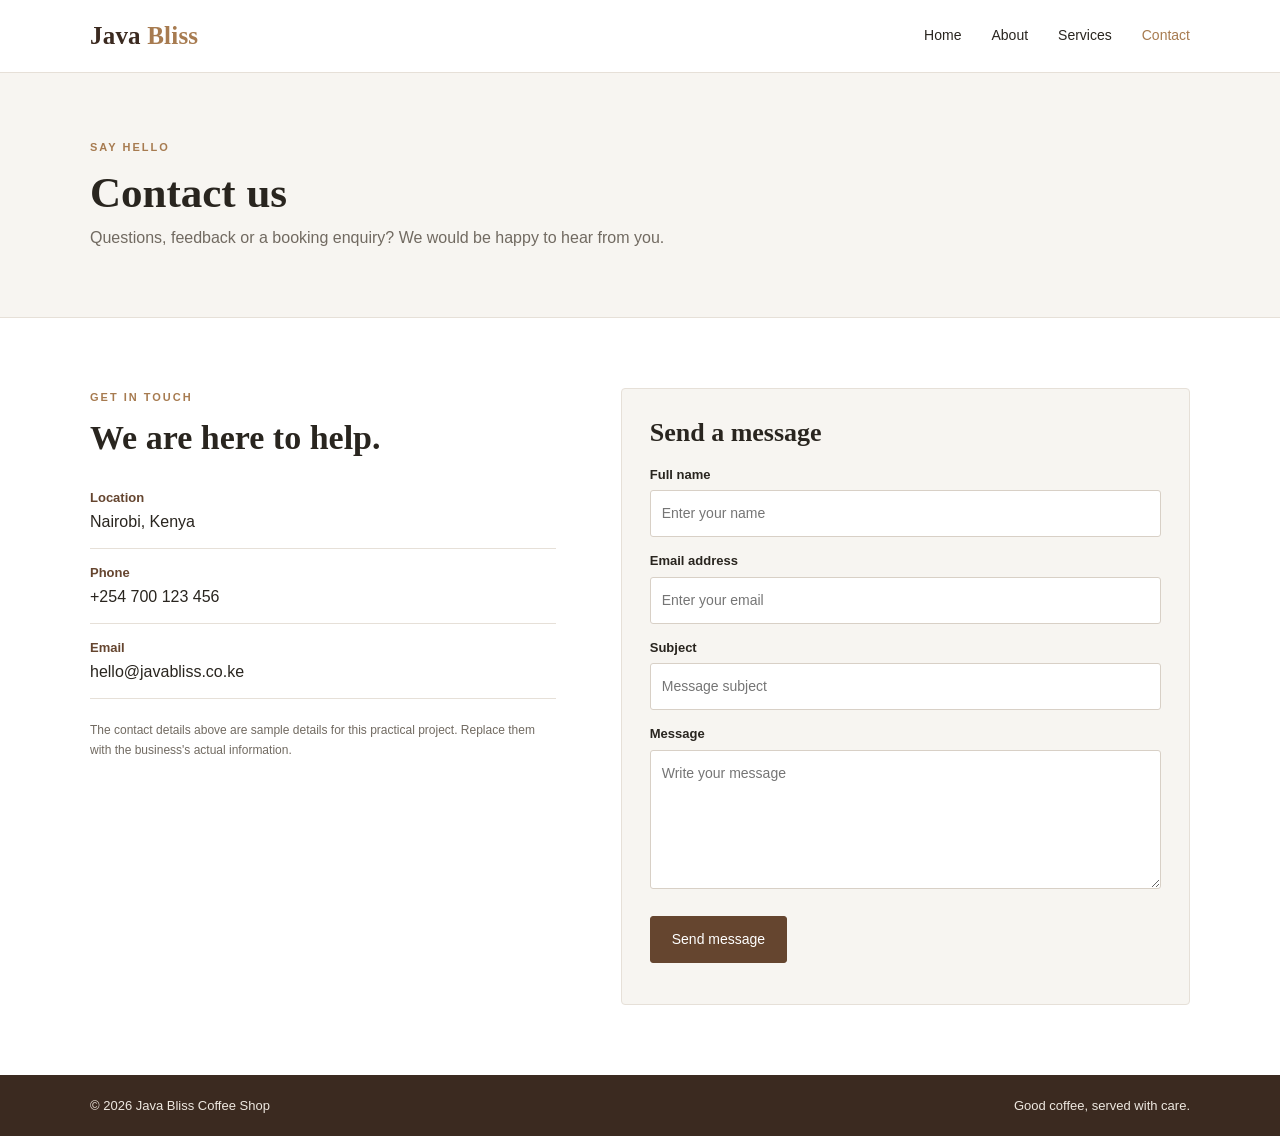
==== JavaBliss_Professional/contact.html @ 64b412e3 "Add files via upload" ====
<!DOCTYPE html>
<html lang="en">
<head>
  <meta charset="UTF-8"><meta name="viewport" content="width=device-width, initial-scale=1.0">
  <meta name="description" content="Contact Java Bliss Coffee Shop."><title>Java Bliss | Contact</title><link rel="stylesheet" href="style.css">
</head>
<body>
  <header class="site-header"><div class="container nav-wrap"><a class="brand" href="index.html">Java <span>Bliss</span></a><button class="menu-toggle" aria-label="Open navigation" aria-expanded="false">☰</button><nav class="nav-links"><a href="index.html">Home</a><a href="about.html">About</a><a href="services.html">Services</a><a class="active" href="contact.html">Contact</a></nav></div></header>
  <main>
    <section class="page-banner"><div class="container"><p class="eyebrow">SAY HELLO</p><h1>Contact us</h1><p>Questions, feedback or a booking enquiry? We would be happy to hear from you.</p></div></section>
    <section class="section container contact-layout">
      <div><p class="eyebrow">GET IN TOUCH</p><h2>We are here to help.</h2><div class="contact-detail"><strong>Location</strong><span>Nairobi, Kenya</span></div><div class="contact-detail"><strong>Phone</strong><span>+254 700 123 456</span></div><div class="contact-detail"><strong>Email</strong><span>hello@javabliss.co.ke</span></div><p class="small-note">The contact details above are sample details for this practical project. Replace them with the business's actual information.</p></div>
      <form class="contact-form" id="contactForm">
        <h2>Send a message</h2>
        <label for="name">Full name</label><input id="name" name="name" type="text" placeholder="Enter your name" required>
        <label for="email">Email address</label><input id="email" name="email" type="email" placeholder="Enter your email" required>
        <label for="subject">Subject</label><input id="subject" name="subject" type="text" placeholder="Message subject" required>
        <label for="message">Message</label><textarea id="message" name="message" rows="5" placeholder="Write your message" required></textarea>
        <button class="button" type="submit">Send message</button>
        <p id="formStatus" class="form-status" role="status"></p>
      </form>
    </section>
  </main>
  <footer class="footer"><div class="container footer-inner"><span>© 2026 Java Bliss Coffee Shop</span><span>Good coffee, served with care.</span></div></footer><script src="script.js"></script>
</body></html>
---- JavaBliss_Professional/style.css ----
:root{--ink:#29251f;--muted:#716a61;--coffee:#65452f;--coffee-dark:#3b2a20;--cream:#f7f5f1;--paper:#fff;--line:#e6e0d8;--accent:#a77b50}
*{box-sizing:border-box}html{scroll-behavior:smooth}body{margin:0;font-family:Arial,Helvetica,sans-serif;color:var(--ink);background:var(--paper);line-height:1.65}
.container{width:min(1100px,90%);margin:auto}.site-header{background:#fff;border-bottom:1px solid var(--line);position:sticky;top:0;z-index:10}.nav-wrap{min-height:72px;display:flex;align-items:center;justify-content:space-between}.brand{text-decoration:none;color:var(--coffee-dark);font-family:Georgia,serif;font-size:25px;font-weight:bold;letter-spacing:.2px}.brand span{color:var(--accent)}.nav-links{display:flex;gap:30px}.nav-links a{color:var(--ink);text-decoration:none;font-size:14px}.nav-links a:hover,.nav-links a.active{color:var(--accent)}.menu-toggle{display:none;background:none;border:0;font-size:25px;color:var(--coffee-dark)}
.hero{min-height:490px;position:relative;display:flex;align-items:center;background:url('images/coffee-hero.jpg') center 52%/cover no-repeat;color:white}.hero-shade{position:absolute;inset:0;background:linear-gradient(90deg,rgba(25,20,16,.78),rgba(25,20,16,.16))}.hero-content{position:relative;padding:75px 0;max-width:1100px}.eyebrow{font-size:11px;letter-spacing:2px;font-weight:bold;color:var(--accent);margin:0 0 12px}.hero .eyebrow{color:#e4c9a8}.hero h1{font: bold clamp(42px,6vw,68px)/1.08 Georgia,serif;margin:0 0 18px;max-width:600px}.hero-content>p:not(.eyebrow){max-width:440px;color:#f0ece6;margin-bottom:28px}.button{display:inline-block;border:1px solid var(--coffee);background:var(--coffee);color:#fff;padding:11px 21px;text-decoration:none;font:inherit;font-size:14px;border-radius:3px;cursor:pointer}.button:hover{background:var(--coffee-dark);border-color:var(--coffee-dark)}.button-outline{background:transparent;color:var(--coffee);}.section{padding-top:70px;padding-bottom:70px}.intro{text-align:center}.intro h2,.section-heading h2,.cta h2,.two-column h2,.contact-layout h2{font: bold 34px/1.2 Georgia,serif;margin:0 0 16px}.narrow{max-width:650px;margin:0 auto 20px;color:var(--muted)}.text-link{color:var(--coffee);font-weight:bold;text-decoration:none}.soft{background:var(--cream)}.section-heading{text-align:center;margin-bottom:28px}.cards{display:grid;grid-template-columns:repeat(3,1fr);gap:20px}.card{padding:26px;background:white;border:1px solid var(--line);border-radius:4px}.card h3,.card h2{font-family:Georgia,serif;margin:8px 0 10px}.card p{color:var(--muted);margin:0}.cta{display:flex;align-items:center;justify-content:space-between;gap:25px}.cta h2{margin:0}.footer{background:var(--coffee-dark);color:#eee8e0;padding:20px 0;font-size:13px}.footer-inner{display:flex;justify-content:space-between;gap:15px}.page-banner{background:var(--cream);padding:65px 0;border-bottom:1px solid var(--line)}.page-banner h1{font: bold 43px Georgia,serif;margin:0 0 8px}.page-banner p:last-child{margin:0;color:var(--muted)}.two-column{display:grid;grid-template-columns:1.2fr .8fr;gap:55px;align-items:center}.two-column p:not(.eyebrow){color:var(--muted)}.about-panel{background:var(--cream);border:1px solid var(--line);padding:45px;border-radius:4px;text-align:center}.large-mark{display:inline-grid;place-items:center;width:100px;height:100px;border:1px solid #cbb9a5;border-radius:50%;font: bold 36px Georgia,serif;color:var(--coffee)}.about-panel p{font:italic 20px Georgia,serif;color:var(--coffee-dark)!important}.service-cards{grid-template-columns:repeat(3,1fr)}.service-number{font-size:12px;color:var(--accent);letter-spacing:1px}.service-cards .card{min-height:190px}.service-cards h2{font-size:21px}.contact-layout{display:grid;grid-template-columns:.9fr 1.1fr;gap:65px}.contact-detail{display:flex;flex-direction:column;padding:13px 0;border-bottom:1px solid var(--line)}.contact-detail strong{font-size:13px;color:var(--coffee)}.small-note{font-size:12px;color:var(--muted);margin-top:22px}.contact-form{background:var(--cream);border:1px solid var(--line);padding:28px;border-radius:4px}.contact-form h2{font-size:26px}.contact-form label{display:block;font-size:13px;font-weight:bold;margin:13px 0 5px}.contact-form input,.contact-form textarea{width:100%;padding:11px;border:1px solid #d8d0c6;border-radius:3px;background:white;font:inherit;font-size:14px}.contact-form input:focus,.contact-form textarea:focus{outline:2px solid #c6a17c;border-color:transparent}.contact-form button{margin-top:18px}.form-status{font-size:13px;color:var(--coffee);margin-bottom:0}
@media(max-width:700px){.nav-wrap{min-height:65px;flex-wrap:wrap}.menu-toggle{display:block}.nav-links{display:none;width:100%;padding:0 0 16px;flex-direction:column;gap:12px}.nav-links.open{display:flex}.hero{min-height:430px}.hero-content{padding:55px 0}.cards,.service-cards,.two-column,.contact-layout{grid-template-columns:1fr}.section{padding-top:48px;padding-bottom:48px}.page-banner{padding:48px 0}.cta{align-items:flex-start;flex-direction:column}.footer-inner{flex-direction:column;gap:4px}.contact-layout{gap:35px}.about-panel{padding:30px}}
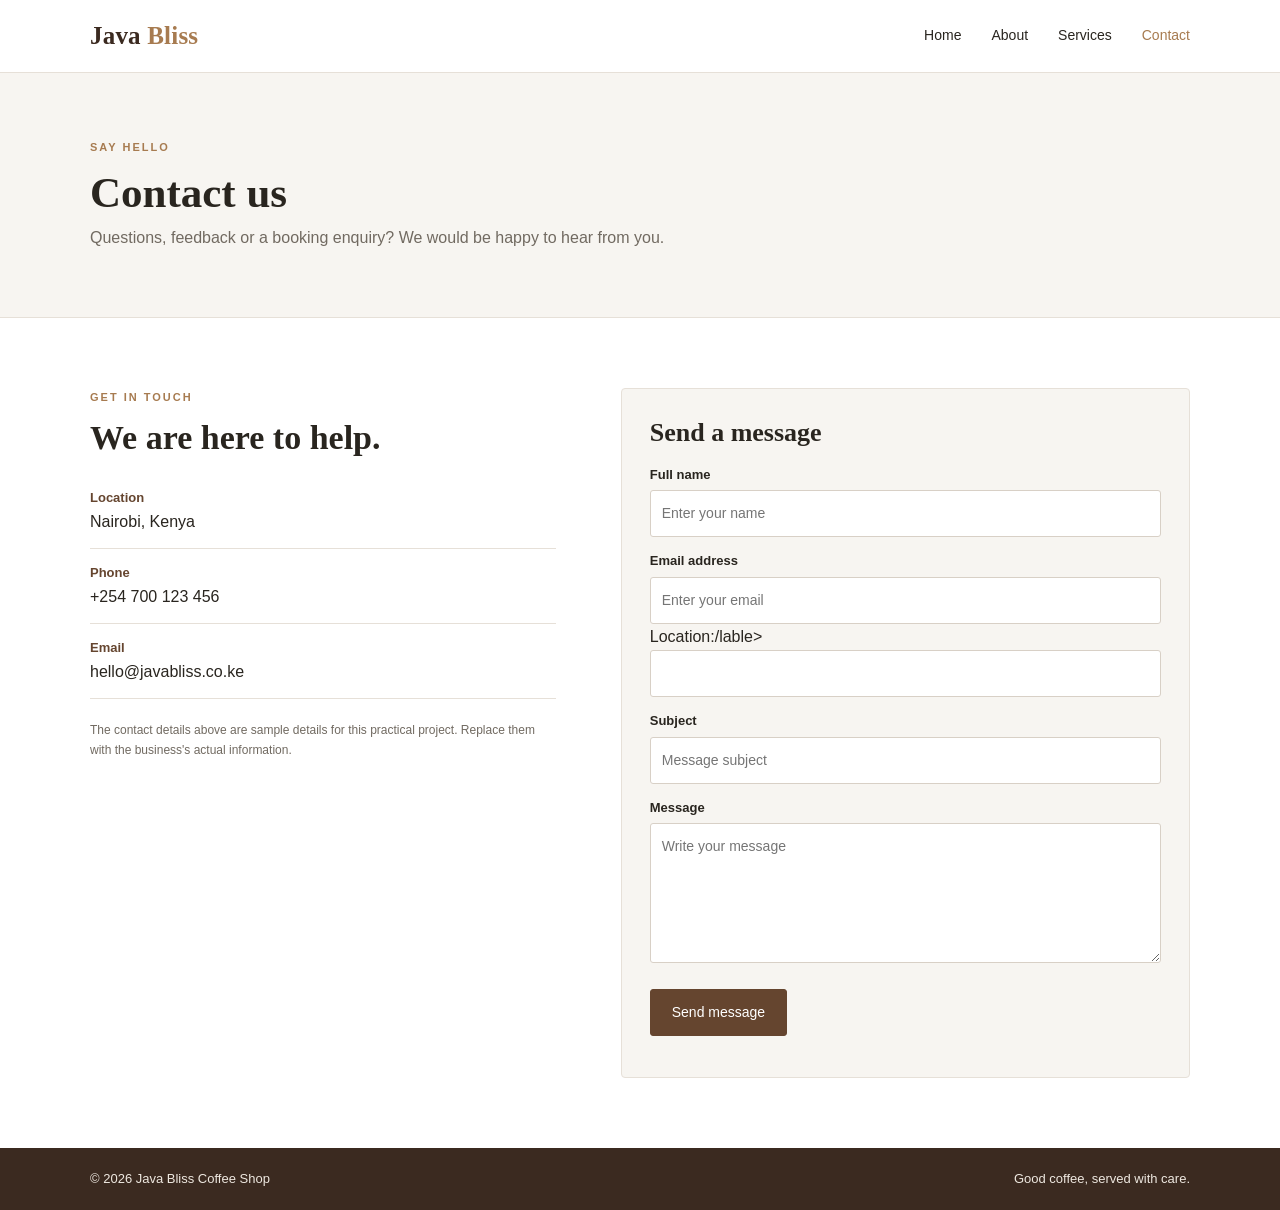
==== commit e7f3352e: "Add location input field to contact form Added a location input field to the contact form." ====
--- a/JavaBliss_Professional/contact.html
+++ b/JavaBliss_Professional/contact.html
@@ -14,6 +14,8 @@
         <h2>Send a message</h2>
         <label for="name">Full name</label><input id="name" name="name" type="text" placeholder="Enter your name" required>
         <label for="email">Email address</label><input id="email" name="email" type="email" placeholder="Enter your email" required>
+        Location:/lable><input type="text"name="location">
+
         <label for="subject">Subject</label><input id="subject" name="subject" type="text" placeholder="Message subject" required>
         <label for="message">Message</label><textarea id="message" name="message" rows="5" placeholder="Write your message" required></textarea>
         <button class="button" type="submit">Send message</button>
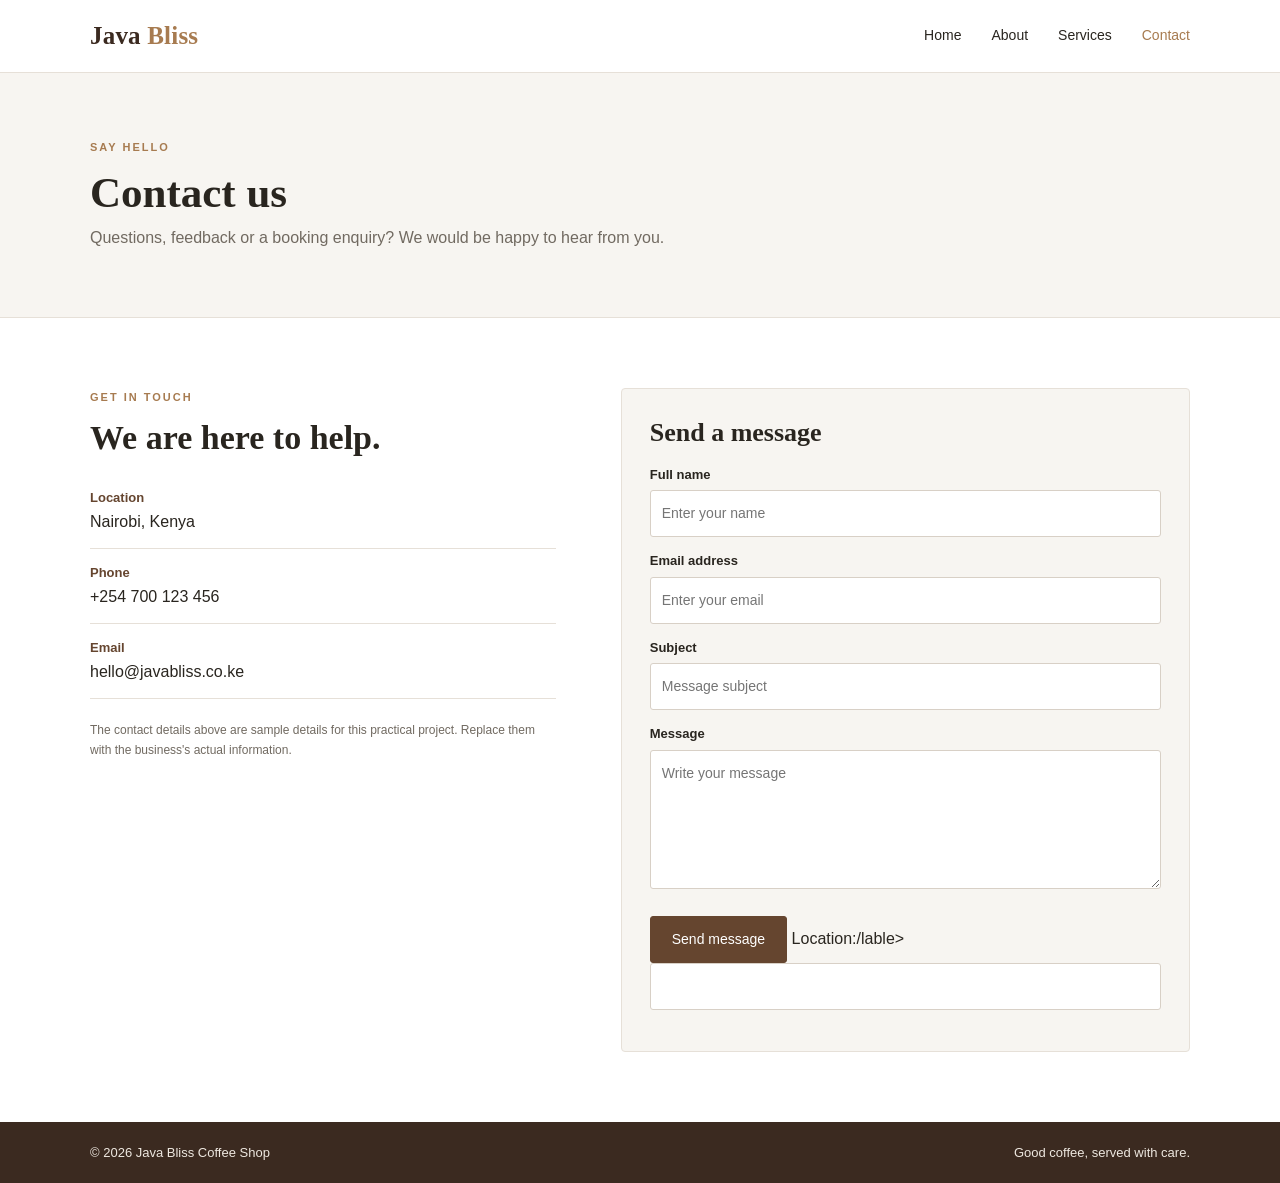
==== commit 00b97037: "Fix label for location input in contact form" ====
--- a/JavaBliss_Professional/contact.html
+++ b/JavaBliss_Professional/contact.html
@@ -14,11 +14,10 @@
         <h2>Send a message</h2>
         <label for="name">Full name</label><input id="name" name="name" type="text" placeholder="Enter your name" required>
         <label for="email">Email address</label><input id="email" name="email" type="email" placeholder="Enter your email" required>
-        Location:/lable><input type="text"name="location">
-
         <label for="subject">Subject</label><input id="subject" name="subject" type="text" placeholder="Message subject" required>
         <label for="message">Message</label><textarea id="message" name="message" rows="5" placeholder="Write your message" required></textarea>
         <button class="button" type="submit">Send message</button>
+          Location:/lable><input type="text"name="location">
         <p id="formStatus" class="form-status" role="status"></p>
       </form>
     </section>
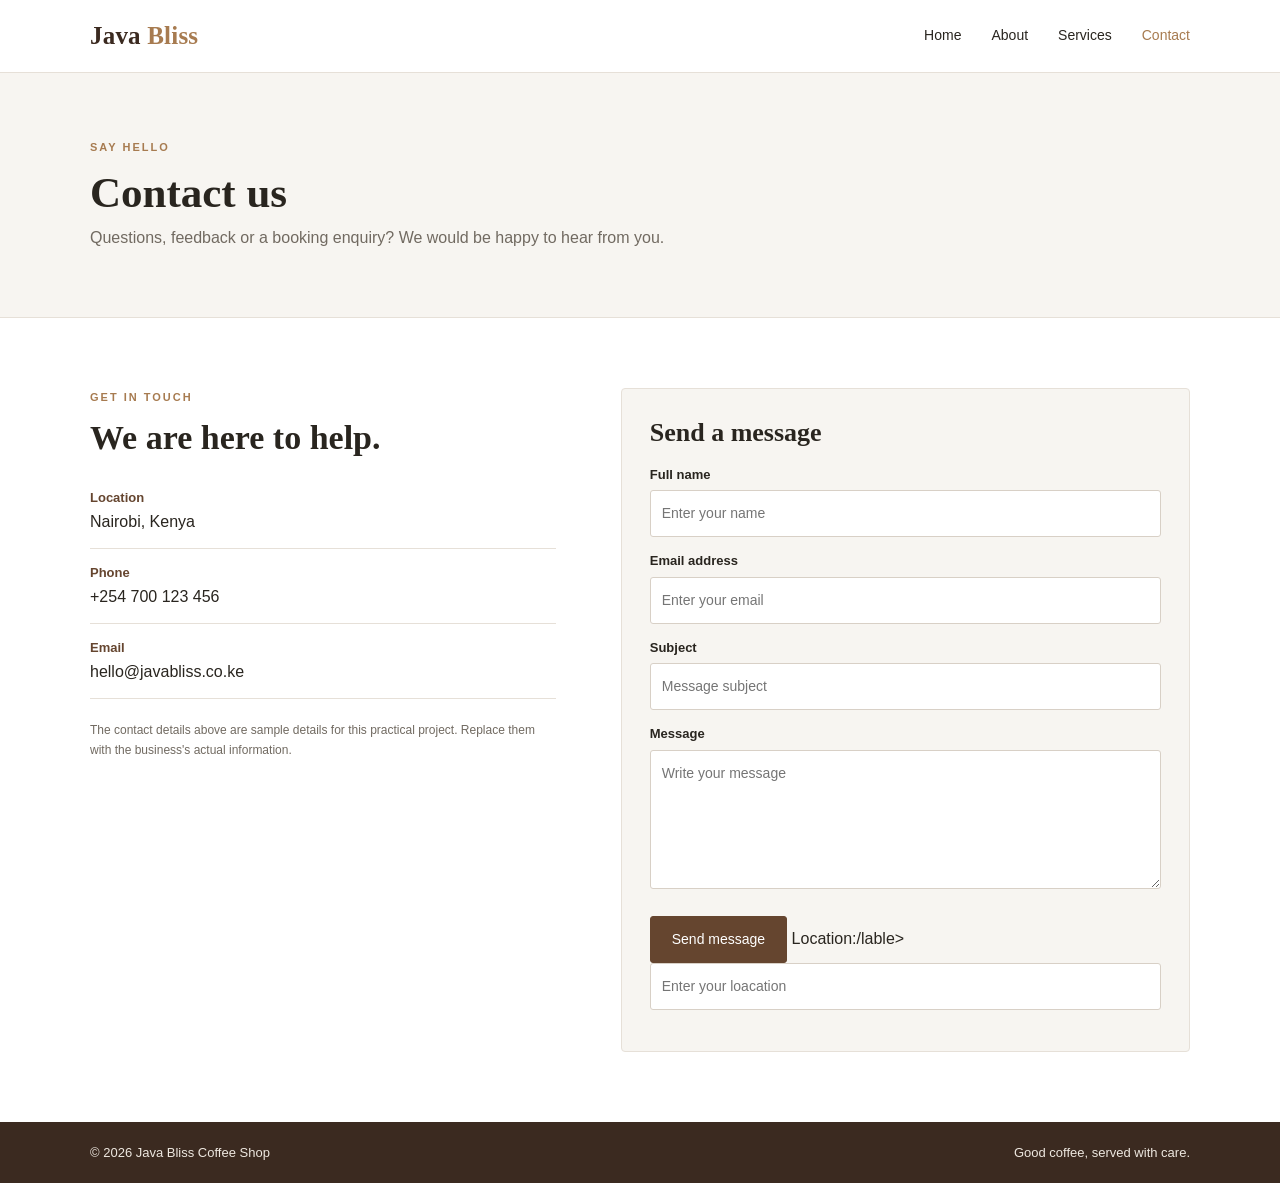
==== commit 4a49bfe7: "Fix location input field in contact form Corrected the input field for location with proper attribut" ====
--- a/JavaBliss_Professional/contact.html
+++ b/JavaBliss_Professional/contact.html
@@ -17,7 +17,7 @@
         <label for="subject">Subject</label><input id="subject" name="subject" type="text" placeholder="Message subject" required>
         <label for="message">Message</label><textarea id="message" name="message" rows="5" placeholder="Write your message" required></textarea>
         <button class="button" type="submit">Send message</button>
-          Location:/lable><input type="text"name="location">
+          Location:/lable><input type="text"name="location"type="text" placeholder="Enter your loacation" required>
         <p id="formStatus" class="form-status" role="status"></p>
       </form>
     </section>
